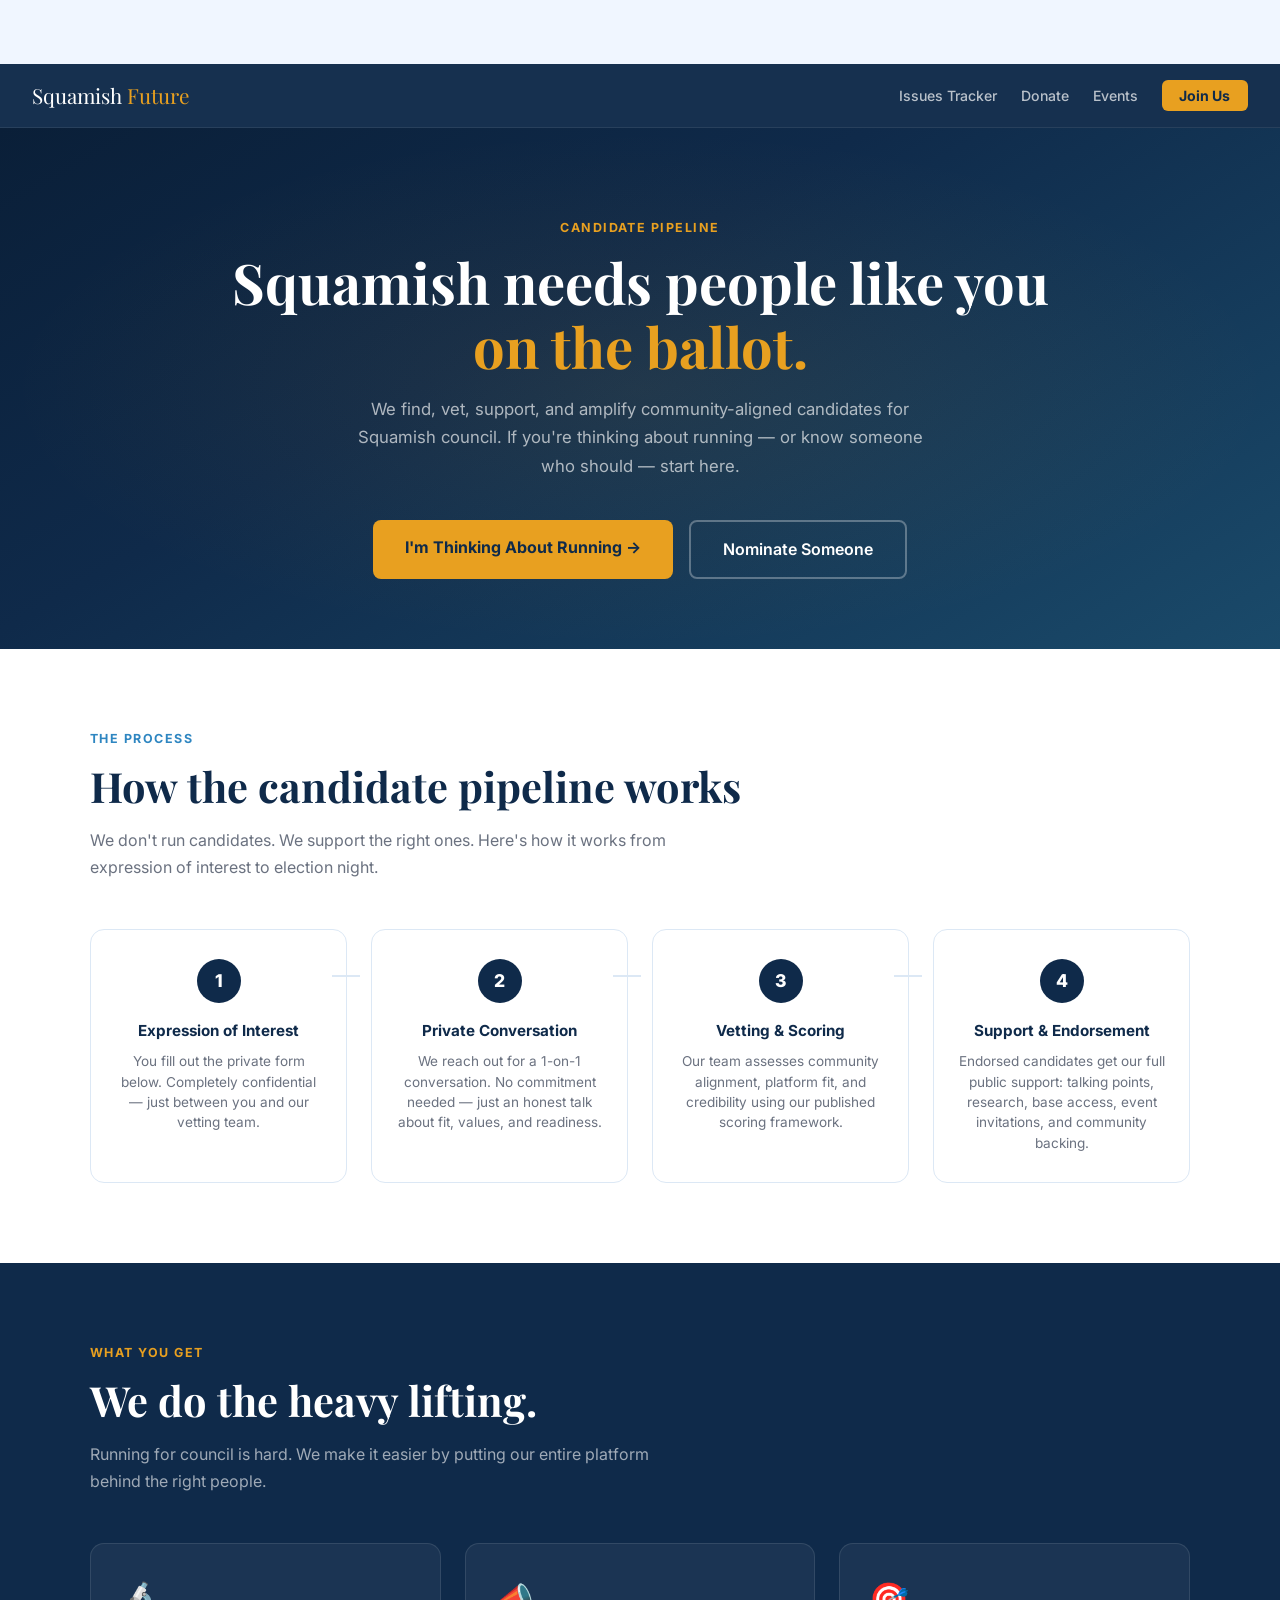
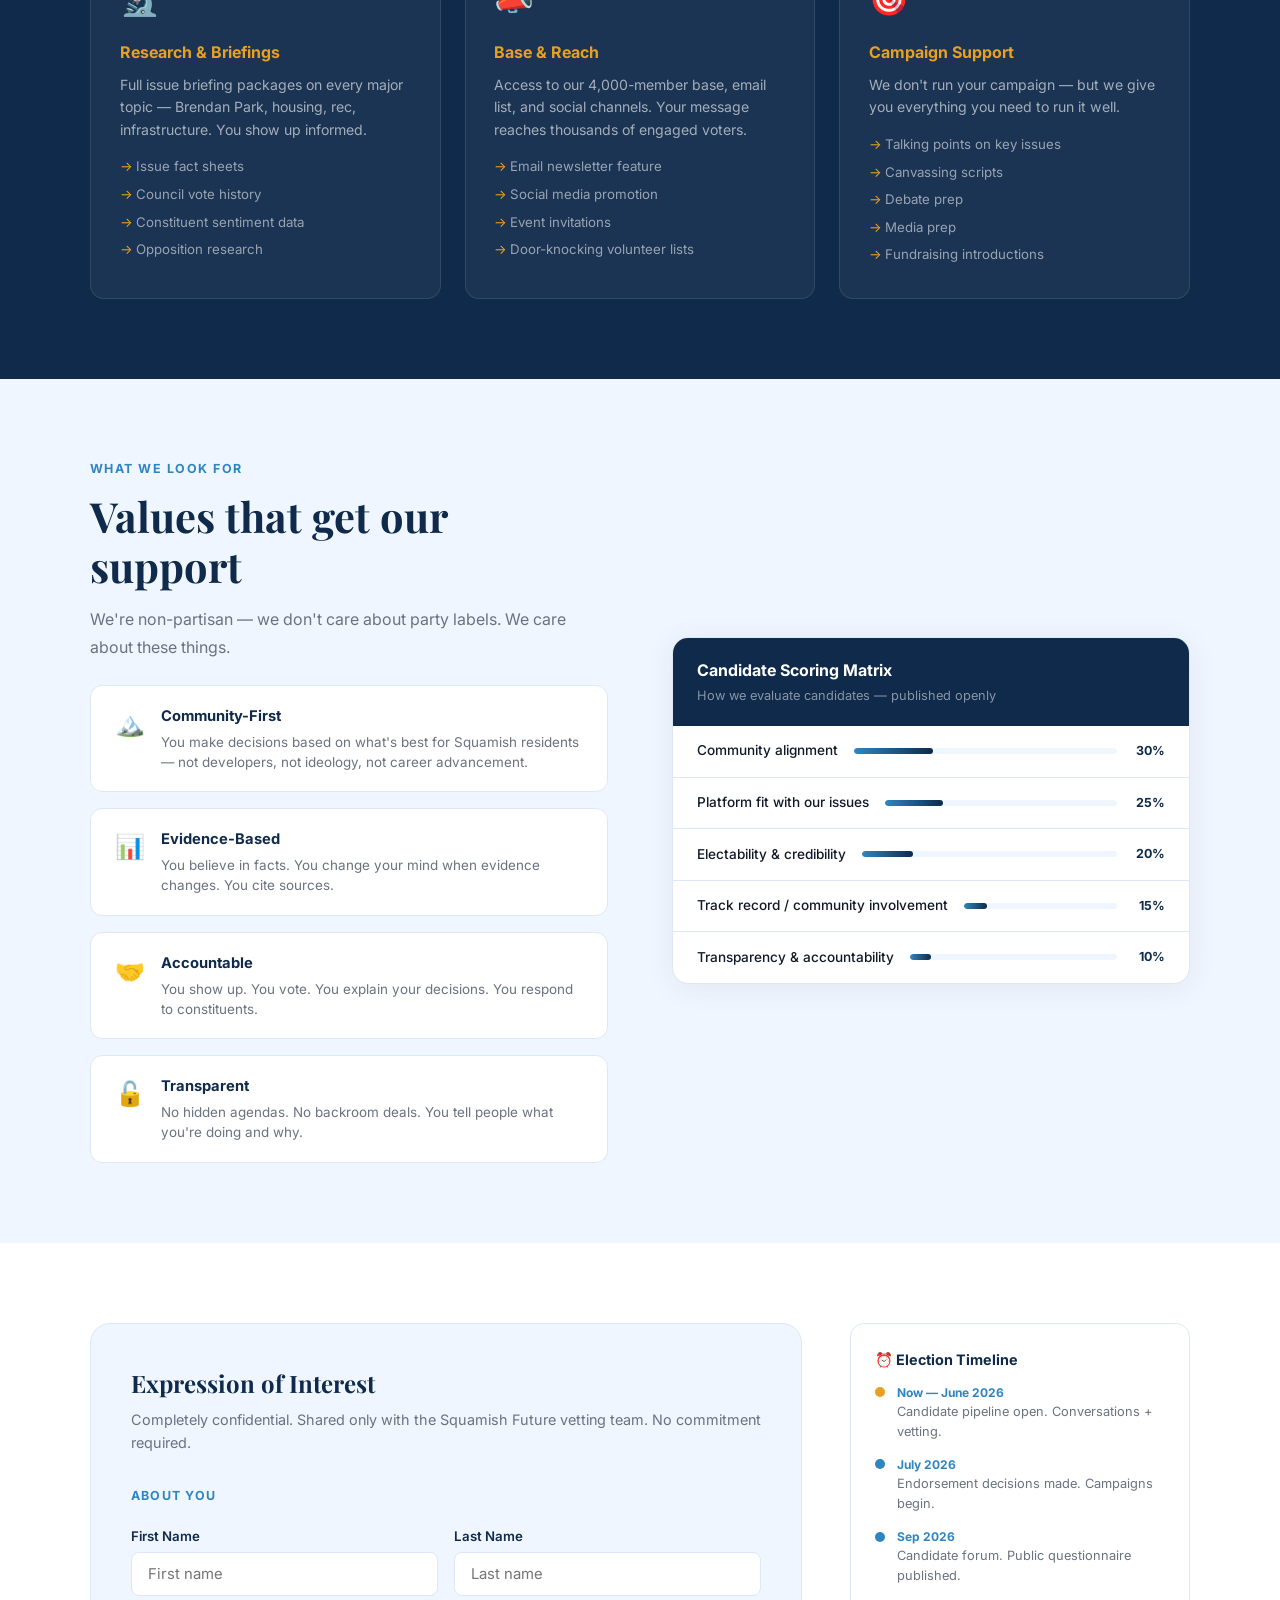
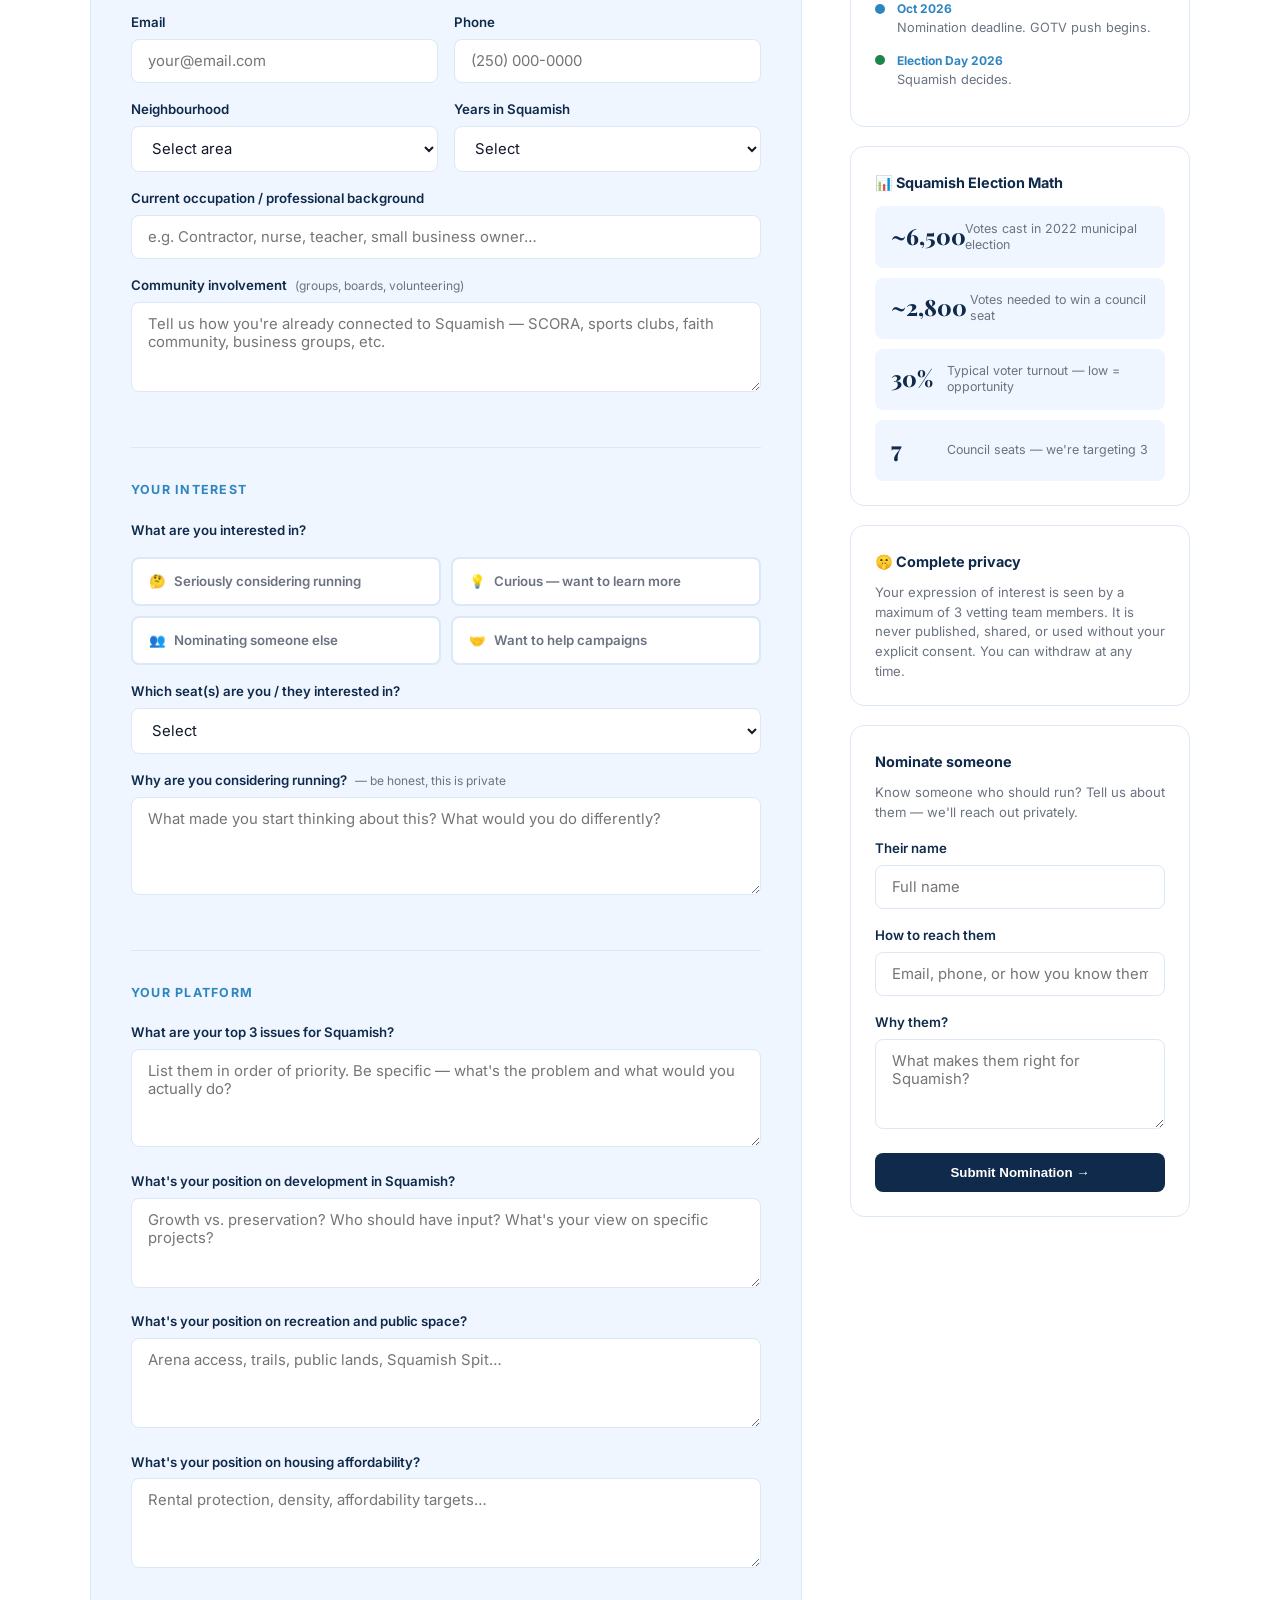
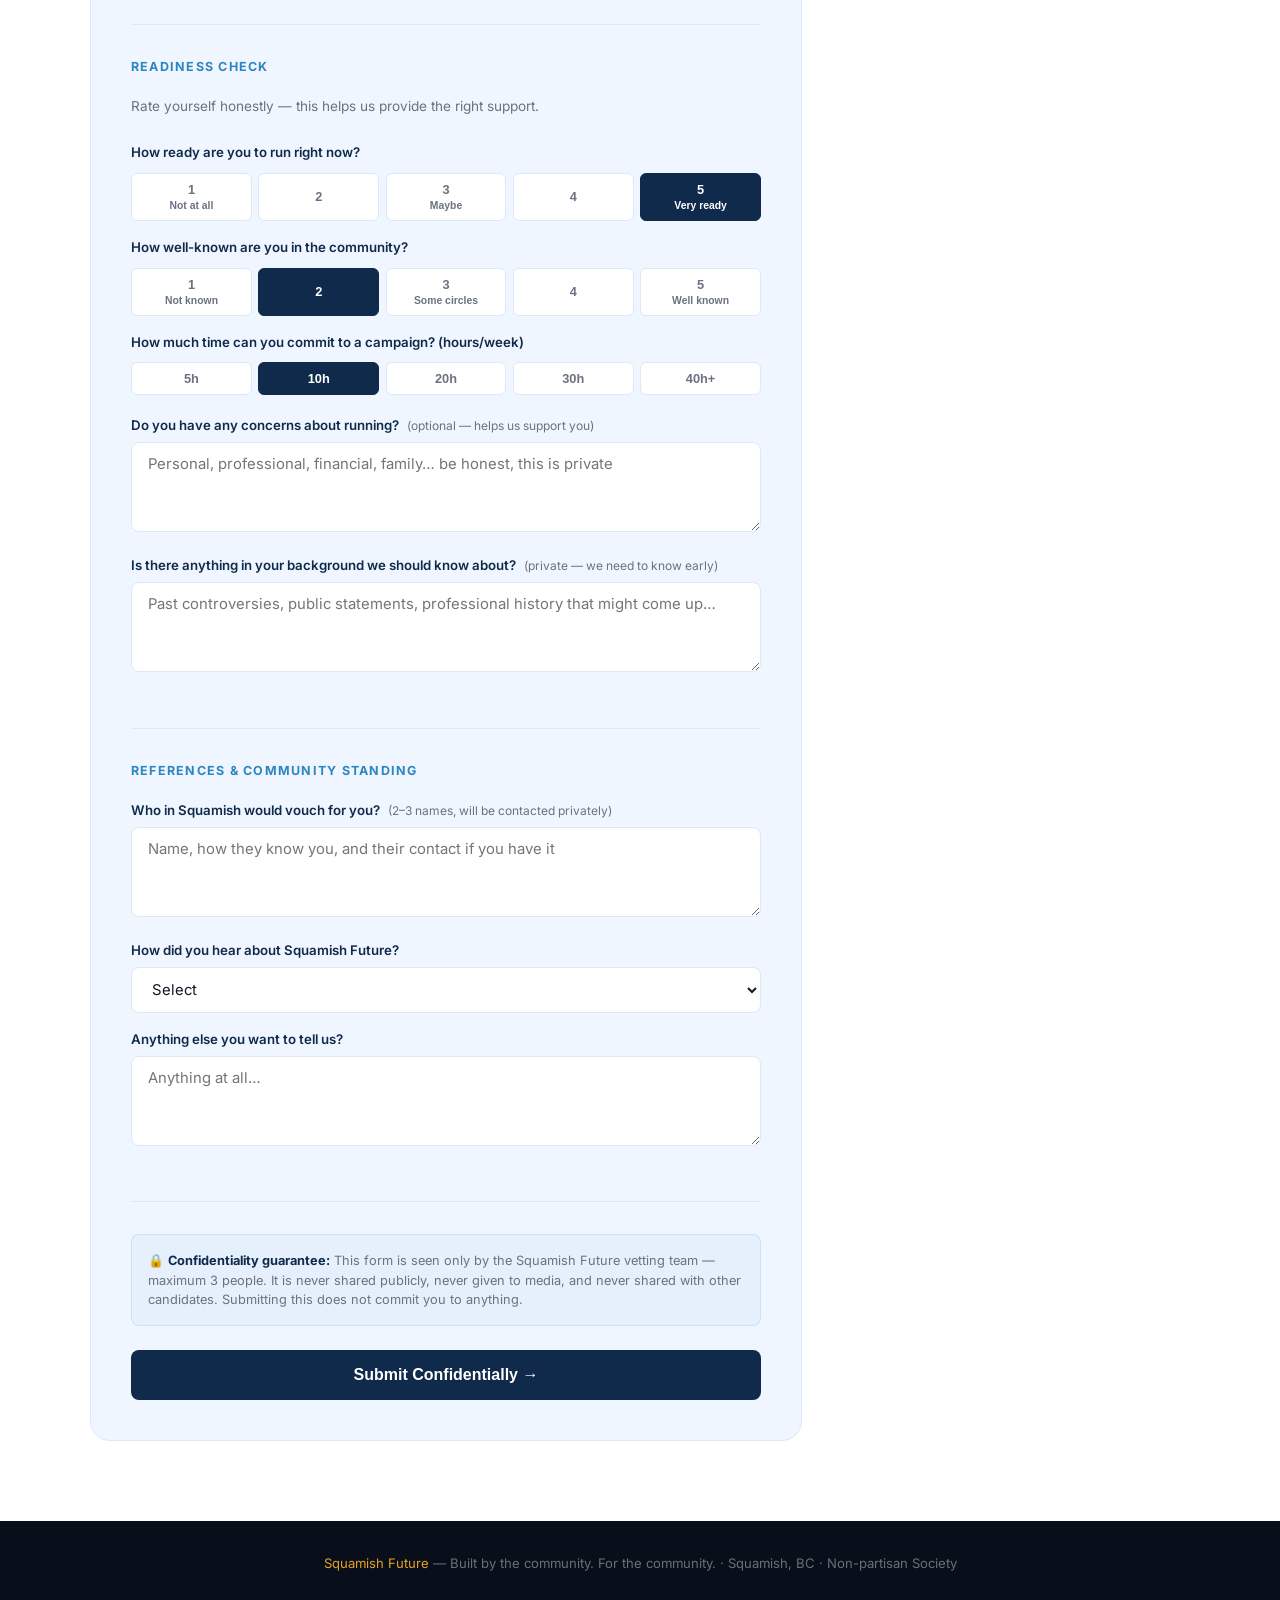
==== candidate.html @ d2bfe94b "Initial commit — Squamish Future prototype website" ====
<!DOCTYPE html>
<html lang="en">
<head>
  <meta charset="UTF-8" />
  <meta name="viewport" content="width=device-width, initial-scale=1.0" />
  <title>Run for Council — Squamish Future</title>
  <meta name="description" content="Thinking about running for Squamish council? Squamish Future vets, supports, and amplifies community-aligned candidates." />
  <link rel="preconnect" href="https://fonts.googleapis.com" />
  <link href="https://fonts.googleapis.com/css2?family=Inter:wght@300;400;500;600;700;800&family=Playfair+Display:wght@700;900&display=swap" rel="stylesheet" />
  <style>
    *, *::before, *::after { box-sizing: border-box; margin: 0; padding: 0; }
    :root {
      --navy: #0f2a4a; --blue: #1a5276; --sky: #2e86c1; --gold: #e8a020;
      --green: #1e8449; --light: #f0f6ff; --white: #ffffff;
      --grey: #6b7280; --dark: #111827; --border: #dce8f5; --purple: #6c3483;
    }
    html { scroll-behavior: smooth; }
    body { font-family: 'Inter', sans-serif; color: var(--dark); background: var(--light); line-height: 1.6; }

    nav {
      background: rgba(15,42,74,0.97); padding: 0 2rem;
      display: flex; align-items: center; justify-content: space-between; height: 64px;
      position: sticky; top: 0; z-index: 100;
      border-bottom: 1px solid rgba(255,255,255,0.08);
    }
    .nav-logo { font-family: 'Playfair Display', serif; font-size: 1.3rem; color: var(--white); text-decoration: none; }
    .nav-logo span { color: var(--gold); }
    .nav-links { display: flex; gap: 1.5rem; list-style: none; align-items: center; }
    .nav-links a { color: rgba(255,255,255,0.7); text-decoration: none; font-size: 0.88rem; font-weight: 500; transition: color 0.2s; }
    .nav-links a:hover { color: var(--gold); }
    .nav-cta { background: #e8a020; color: #0f2a4a !important; padding: 0.45rem 1.1rem; border-radius: 6px; font-weight: 700 !important; }

    /* HERO */
    .page-hero {
      background: linear-gradient(150deg, #0a1f38 0%, var(--navy) 40%, #1a4a6a 100%);
      padding: 90px 2rem 70px; text-align: center; position: relative; overflow: hidden;
    }
    .page-hero::before {
      content: ''; position: absolute; inset: 0;
      background: radial-gradient(ellipse at center, rgba(232,160,32,0.08) 0%, transparent 70%);
    }
    .page-hero .label { font-size: 0.78rem; font-weight: 700; letter-spacing: 0.12em; text-transform: uppercase; color: var(--gold); margin-bottom: 0.75rem; display: block; position: relative; z-index: 1; }
    .page-hero h1 { font-family: 'Playfair Display', serif; font-size: clamp(2.2rem, 5vw, 3.5rem); color: white; margin-bottom: 1rem; line-height: 1.15; position: relative; z-index: 1; }
    .page-hero h1 span { color: var(--gold); }
    .page-hero p { color: rgba(255,255,255,0.65); font-size: 1.05rem; max-width: 600px; margin: 0 auto 2.5rem; line-height: 1.7; position: relative; z-index: 1; }
    .hero-btns { display: flex; gap: 1rem; justify-content: center; flex-wrap: wrap; position: relative; z-index: 1; }
    .btn-gold { background: var(--gold); color: var(--navy); text-decoration: none; padding: 0.9rem 2rem; border-radius: 8px; font-weight: 700; font-size: 1rem; transition: all 0.2s; display: inline-block; border: none; cursor: pointer; }
    .btn-gold:hover { background: #f0b030; transform: translateY(-1px); box-shadow: 0 4px 20px rgba(232,160,32,0.4); }
    .btn-outline { border: 2px solid rgba(255,255,255,0.3); color: white; text-decoration: none; padding: 0.9rem 2rem; border-radius: 8px; font-weight: 600; font-size: 1rem; transition: all 0.2s; display: inline-block; }
    .btn-outline:hover { border-color: white; background: rgba(255,255,255,0.08); }

    /* HOW IT WORKS */
    .section { padding: 80px 2rem; }
    .container { max-width: 1100px; margin: 0 auto; }
    .section-label { font-size: 0.78rem; font-weight: 700; letter-spacing: 0.12em; text-transform: uppercase; color: var(--sky); margin-bottom: 0.75rem; display: block; }
    .section-title { font-family: 'Playfair Display', serif; font-size: clamp(1.8rem, 3.5vw, 2.6rem); color: var(--navy); line-height: 1.2; margin-bottom: 1rem; }
    .section-sub { font-size: 1rem; color: var(--grey); max-width: 580px; line-height: 1.7; }

    .steps-grid { display: grid; grid-template-columns: repeat(4, 1fr); gap: 1.5rem; margin-top: 3rem; }
    .step-card {
      background: var(--white); border: 1px solid var(--border); border-radius: 14px;
      padding: 1.8rem 1.5rem; position: relative; text-align: center;
    }
    .step-num {
      width: 44px; height: 44px; border-radius: 50%;
      background: var(--navy); color: white;
      font-size: 1.1rem; font-weight: 800;
      display: flex; align-items: center; justify-content: center;
      margin: 0 auto 1rem;
    }
    .step-card h3 { font-size: 0.95rem; font-weight: 700; color: var(--navy); margin-bottom: 0.5rem; }
    .step-card p { font-size: 0.85rem; color: var(--grey); line-height: 1.5; }
    .step-connector {
      position: absolute; top: 2.8rem; right: -0.9rem;
      width: 1.8rem; height: 2px; background: var(--border); z-index: 1;
    }
    .step-card:last-child .step-connector { display: none; }

    /* WHAT WE OFFER */
    .offer-section { background: var(--navy); }
    .offer-section .section-label { color: var(--gold); }
    .offer-section .section-title { color: white; }
    .offer-grid { display: grid; grid-template-columns: repeat(3, 1fr); gap: 1.5rem; margin-top: 3rem; }
    .offer-card {
      background: rgba(255,255,255,0.05); border: 1px solid rgba(255,255,255,0.1);
      border-radius: 14px; padding: 1.8rem;
    }
    .offer-icon { font-size: 2rem; margin-bottom: 1rem; display: block; }
    .offer-card h3 { color: var(--gold); font-size: 1rem; font-weight: 700; margin-bottom: 0.5rem; }
    .offer-card p { color: rgba(255,255,255,0.6); font-size: 0.88rem; line-height: 1.6; }
    .offer-list { list-style: none; margin-top: 0.75rem; }
    .offer-list li { font-size: 0.83rem; color: rgba(255,255,255,0.55); padding: 0.2rem 0; padding-left: 1rem; position: relative; }
    .offer-list li::before { content: '→'; position: absolute; left: 0; color: var(--gold); }

    /* VALUES */
    .values-section { background: var(--light); }
    .values-grid { display: grid; grid-template-columns: 1fr 1fr; gap: 4rem; align-items: center; }
    .value-list { display: flex; flex-direction: column; gap: 1rem; margin-top: 1.5rem; }
    .value-row {
      display: flex; gap: 1rem; align-items: flex-start;
      background: var(--white); padding: 1.2rem 1.5rem; border-radius: 12px;
      border: 1px solid var(--border);
    }
    .value-icon { font-size: 1.5rem; flex-shrink: 0; }
    .value-row h4 { font-size: 0.92rem; font-weight: 700; color: var(--navy); margin-bottom: 0.2rem; }
    .value-row p { font-size: 0.84rem; color: var(--grey); line-height: 1.5; }
    .scoring-card {
      background: var(--white); border: 1px solid var(--border); border-radius: 16px; overflow: hidden;
      box-shadow: 0 4px 30px rgba(15,42,74,0.07);
    }
    .scoring-header { background: var(--navy); padding: 1.2rem 1.5rem; }
    .scoring-header h3 { color: white; font-size: 1rem; font-weight: 700; }
    .scoring-header p { color: rgba(255,255,255,0.5); font-size: 0.8rem; margin-top: 0.2rem; }
    .scoring-row { padding: 0.9rem 1.5rem; border-bottom: 1px solid var(--border); display: flex; align-items: center; justify-content: space-between; }
    .scoring-row:last-child { border-bottom: none; }
    .scoring-label { font-size: 0.85rem; color: var(--dark); font-weight: 500; }
    .scoring-bar-wrap { flex: 1; margin: 0 1rem; height: 6px; background: var(--light); border-radius: 100px; overflow: hidden; }
    .scoring-bar { height: 100%; border-radius: 100px; background: linear-gradient(90deg, var(--sky), var(--navy)); }
    .scoring-pct { font-size: 0.78rem; font-weight: 700; color: var(--navy); min-width: 32px; text-align: right; }

    /* THE FORM */
    .form-section-wrap { background: var(--white); }
    .form-layout { display: grid; grid-template-columns: 1fr 340px; gap: 3rem; align-items: start; }

    .candidate-form { background: var(--light); border: 1px solid var(--border); border-radius: 20px; padding: 2.5rem; }
    .candidate-form h2 { font-family: 'Playfair Display', serif; font-size: 1.5rem; color: var(--navy); margin-bottom: 0.4rem; }
    .candidate-form > p { color: var(--grey); font-size: 0.9rem; margin-bottom: 2rem; }

    .form-block { margin-bottom: 2rem; padding-bottom: 2rem; border-bottom: 1px solid var(--border); }
    .form-block:last-of-type { border-bottom: none; }
    .form-block-title { font-size: 0.78rem; font-weight: 700; letter-spacing: 0.1em; text-transform: uppercase; color: var(--sky); margin-bottom: 1.2rem; }

    .field { margin-bottom: 1rem; }
    .field label { display: block; font-size: 0.83rem; font-weight: 600; color: var(--navy); margin-bottom: 0.35rem; }
    .field .hint { font-size: 0.75rem; color: var(--grey); font-weight: 400; margin-left: 0.3rem; }
    .field input, .field select, .field textarea {
      width: 100%; padding: 0.75rem 1rem;
      border: 1.5px solid var(--border); border-radius: 8px;
      font-size: 0.93rem; font-family: 'Inter', sans-serif;
      color: var(--dark); background: var(--white); outline: none;
      transition: border-color 0.2s, box-shadow 0.2s;
    }
    .field input:focus, .field select:focus, .field textarea:focus {
      border-color: var(--sky); box-shadow: 0 0 0 3px rgba(46,134,193,0.1);
    }
    .field textarea { resize: vertical; min-height: 90px; }
    .field-row { display: grid; grid-template-columns: 1fr 1fr; gap: 1rem; }

    .interest-grid { display: grid; grid-template-columns: 1fr 1fr; gap: 0.6rem; margin-bottom: 1rem; }
    .int-opt { display: none; }
    .int-label {
      padding: 0.75rem 1rem; border: 2px solid var(--border); border-radius: 8px;
      cursor: pointer; font-size: 0.83rem; font-weight: 600; color: var(--grey);
      display: flex; align-items: center; gap: 0.5rem; transition: all 0.2s;
      background: var(--white);
    }
    .int-opt:checked + .int-label { border-color: var(--sky); background: rgba(46,134,193,0.07); color: var(--navy); }

    .scale-group { margin-bottom: 1rem; }
    .scale-group label { display: block; font-size: 0.83rem; font-weight: 600; color: var(--navy); margin-bottom: 0.6rem; }
    .scale-opts { display: flex; gap: 0.4rem; }
    .scale-btn {
      flex: 1; padding: 0.5rem 0; border: 1.5px solid var(--border); border-radius: 6px;
      background: var(--white); font-size: 0.8rem; font-weight: 600; color: var(--grey);
      cursor: pointer; transition: all 0.2s; text-align: center;
    }
    .scale-btn:hover { border-color: var(--sky); }
    .scale-btn.sel { background: var(--navy); border-color: var(--navy); color: white; }

    .privacy-box {
      padding: 1rem; background: rgba(46,134,193,0.05); border: 1px solid rgba(46,134,193,0.15);
      border-radius: 8px; font-size: 0.8rem; color: var(--grey); line-height: 1.5; margin-bottom: 1.5rem;
    }
    .privacy-box strong { color: var(--navy); }

    .submit-btn {
      width: 100%; background: var(--navy); color: white; border: none;
      padding: 1rem; border-radius: 8px; font-size: 1rem; font-weight: 700;
      cursor: pointer; transition: all 0.2s;
    }
    .submit-btn:hover { background: var(--blue); transform: translateY(-1px); }

    /* SIDEBAR */
    .candidate-sidebar { position: sticky; top: 80px; }
    .sidebar-card { background: var(--white); border: 1px solid var(--border); border-radius: 14px; padding: 1.5rem; margin-bottom: 1.2rem; }
    .sidebar-card h4 { font-size: 0.9rem; font-weight: 700; color: var(--navy); margin-bottom: 0.6rem; }
    .sidebar-card p { font-size: 0.82rem; color: var(--grey); line-height: 1.5; }
    .timeline-item { display: flex; gap: 0.75rem; margin-bottom: 0.75rem; }
    .timeline-dot { width: 10px; height: 10px; border-radius: 50%; background: var(--sky); flex-shrink: 0; margin-top: 0.3rem; }
    .timeline-item .tdate { font-size: 0.75rem; font-weight: 700; color: var(--sky); }
    .timeline-item .tdesc { font-size: 0.8rem; color: var(--grey); }
    .stat-cards { display: flex; flex-direction: column; gap: 0.6rem; }
    .stat-card { padding: 0.8rem 1rem; background: var(--light); border-radius: 8px; display: flex; align-items: center; gap: 0.75rem; }
    .stat-card .sn { font-size: 1.4rem; font-weight: 800; color: var(--navy); min-width: 44px; font-family: 'Playfair Display', serif; }
    .stat-card .sd { font-size: 0.78rem; color: var(--grey); line-height: 1.3; }

    /* SUCCESS */
    .success-overlay { display: none; position: fixed; inset: 0; background: rgba(15,42,74,0.85); z-index: 999; align-items: center; justify-content: center; }
    .success-overlay.active { display: flex; }
    .success-modal { background: white; border-radius: 20px; padding: 3rem; text-align: center; max-width: 460px; margin: 1rem; box-shadow: 0 20px 60px rgba(0,0,0,0.3); }
    .success-modal .icon { font-size: 3.5rem; display: block; margin-bottom: 1rem; }
    .success-modal h2 { font-family: 'Playfair Display', serif; font-size: 1.8rem; color: var(--navy); margin-bottom: 0.75rem; }
    .success-modal p { color: var(--grey); line-height: 1.7; margin-bottom: 1.5rem; }
    .success-modal a { background: var(--gold); color: var(--navy); text-decoration: none; padding: 0.8rem 2rem; border-radius: 8px; font-weight: 700; display: inline-block; }

    footer { background: #080f1a; color: rgba(255,255,255,0.4); padding: 2rem; text-align: center; font-size: 0.82rem; }
    footer a { color: var(--gold); text-decoration: none; }

    @media (max-width: 900px) {
      .form-layout { grid-template-columns: 1fr; }
      .candidate-sidebar { position: static; }
      .steps-grid { grid-template-columns: 1fr 1fr; }
      .offer-grid { grid-template-columns: 1fr 1fr; }
      .values-grid { grid-template-columns: 1fr; }
    }
    @media (max-width: 600px) {
      .steps-grid, .offer-grid { grid-template-columns: 1fr; }
      .interest-grid { grid-template-columns: 1fr; }
      .field-row { grid-template-columns: 1fr; }
      .nav-links li:not(:last-child) { display: none; }
      .step-connector { display: none; }
    }
  </style>
</head>
<body>

<nav>
  <a href="index.html" class="nav-logo">Squamish <span>Future</span></a>
  <ul class="nav-links">
    <li><a href="tracker.html">Issues Tracker</a></li>
    <li><a href="donate.html">Donate</a></li>
    <li><a href="index.html#events">Events</a></li>
    <li><a href="index.html#join" class="nav-cta">Join Us</a></li>
  </ul>
</nav>

<!-- HERO -->
<div class="page-hero">
  <span class="label">Candidate Pipeline</span>
  <h1>Squamish needs people like you<br><span>on the ballot.</span></h1>
  <p>We find, vet, support, and amplify community-aligned candidates for Squamish council. If you're thinking about running — or know someone who should — start here.</p>
  <div class="hero-btns">
    <a href="#apply" class="btn-gold">I'm Thinking About Running →</a>
    <a href="#nominate" class="btn-outline">Nominate Someone</a>
  </div>
</div>

<!-- HOW IT WORKS -->
<section class="section" style="background: var(--white);">
  <div class="container">
    <span class="section-label">The Process</span>
    <h2 class="section-title">How the candidate pipeline works</h2>
    <p class="section-sub">We don't run candidates. We support the right ones. Here's how it works from expression of interest to election night.</p>
    <div class="steps-grid">
      <div class="step-card">
        <div class="step-connector"></div>
        <div class="step-num">1</div>
        <h3>Expression of Interest</h3>
        <p>You fill out the private form below. Completely confidential — just between you and our vetting team.</p>
      </div>
      <div class="step-card">
        <div class="step-connector"></div>
        <div class="step-num">2</div>
        <h3>Private Conversation</h3>
        <p>We reach out for a 1-on-1 conversation. No commitment needed — just an honest talk about fit, values, and readiness.</p>
      </div>
      <div class="step-card">
        <div class="step-connector"></div>
        <div class="step-num">3</div>
        <h3>Vetting & Scoring</h3>
        <p>Our team assesses community alignment, platform fit, and credibility using our published scoring framework.</p>
      </div>
      <div class="step-card">
        <div class="step-num">4</div>
        <h3>Support & Endorsement</h3>
        <p>Endorsed candidates get our full public support: talking points, research, base access, event invitations, and community backing.</p>
      </div>
    </div>
  </div>
</section>

<!-- WHAT WE OFFER -->
<section class="section offer-section">
  <div class="container">
    <span class="section-label">What You Get</span>
    <h2 class="section-title">We do the heavy lifting.</h2>
    <p class="section-sub" style="color:rgba(255,255,255,0.6)">Running for council is hard. We make it easier by putting our entire platform behind the right people.</p>
    <div class="offer-grid">
      <div class="offer-card">
        <span class="offer-icon">🔬</span>
        <h3>Research & Briefings</h3>
        <p>Full issue briefing packages on every major topic — Brendan Park, housing, rec, infrastructure. You show up informed.</p>
        <ul class="offer-list">
          <li>Issue fact sheets</li>
          <li>Council vote history</li>
          <li>Constituent sentiment data</li>
          <li>Opposition research</li>
        </ul>
      </div>
      <div class="offer-card">
        <span class="offer-icon">📣</span>
        <h3>Base & Reach</h3>
        <p>Access to our 4,000-member base, email list, and social channels. Your message reaches thousands of engaged voters.</p>
        <ul class="offer-list">
          <li>Email newsletter feature</li>
          <li>Social media promotion</li>
          <li>Event invitations</li>
          <li>Door-knocking volunteer lists</li>
        </ul>
      </div>
      <div class="offer-card">
        <span class="offer-icon">🎯</span>
        <h3>Campaign Support</h3>
        <p>We don't run your campaign — but we give you everything you need to run it well.</p>
        <ul class="offer-list">
          <li>Talking points on key issues</li>
          <li>Canvassing scripts</li>
          <li>Debate prep</li>
          <li>Media prep</li>
          <li>Fundraising introductions</li>
        </ul>
      </div>
    </div>
  </div>
</section>

<!-- VALUES & SCORING -->
<section class="section values-section">
  <div class="container">
    <div class="values-grid">
      <div>
        <span class="section-label">What We Look For</span>
        <h2 class="section-title">Values that get our support</h2>
        <p class="section-sub">We're non-partisan — we don't care about party labels. We care about these things.</p>
        <div class="value-list">
          <div class="value-row">
            <span class="value-icon">🏔️</span>
            <div>
              <h4>Community-First</h4>
              <p>You make decisions based on what's best for Squamish residents — not developers, not ideology, not career advancement.</p>
            </div>
          </div>
          <div class="value-row">
            <span class="value-icon">📊</span>
            <div>
              <h4>Evidence-Based</h4>
              <p>You believe in facts. You change your mind when evidence changes. You cite sources.</p>
            </div>
          </div>
          <div class="value-row">
            <span class="value-icon">🤝</span>
            <div>
              <h4>Accountable</h4>
              <p>You show up. You vote. You explain your decisions. You respond to constituents.</p>
            </div>
          </div>
          <div class="value-row">
            <span class="value-icon">🔓</span>
            <div>
              <h4>Transparent</h4>
              <p>No hidden agendas. No backroom deals. You tell people what you're doing and why.</p>
            </div>
          </div>
        </div>
      </div>
      <div>
        <div class="scoring-card">
          <div class="scoring-header">
            <h3>Candidate Scoring Matrix</h3>
            <p>How we evaluate candidates — published openly</p>
          </div>
          <div class="scoring-row">
            <span class="scoring-label">Community alignment</span>
            <div class="scoring-bar-wrap"><div class="scoring-bar" style="width:30%"></div></div>
            <span class="scoring-pct">30%</span>
          </div>
          <div class="scoring-row">
            <span class="scoring-label">Platform fit with our issues</span>
            <div class="scoring-bar-wrap"><div class="scoring-bar" style="width:25%"></div></div>
            <span class="scoring-pct">25%</span>
          </div>
          <div class="scoring-row">
            <span class="scoring-label">Electability & credibility</span>
            <div class="scoring-bar-wrap"><div class="scoring-bar" style="width:20%"></div></div>
            <span class="scoring-pct">20%</span>
          </div>
          <div class="scoring-row">
            <span class="scoring-label">Track record / community involvement</span>
            <div class="scoring-bar-wrap"><div class="scoring-bar" style="width:15%"></div></div>
            <span class="scoring-pct">15%</span>
          </div>
          <div class="scoring-row">
            <span class="scoring-label">Transparency & accountability</span>
            <div class="scoring-bar-wrap"><div class="scoring-bar" style="width:10%"></div></div>
            <span class="scoring-pct">10%</span>
          </div>
        </div>
      </div>
    </div>
  </div>
</section>

<!-- FORM -->
<section class="section form-section-wrap" id="apply">
  <div class="container">
    <div class="form-layout">
      <div>
        <div class="candidate-form">
          <h2>Expression of Interest</h2>
          <p>Completely confidential. Shared only with the Squamish Future vetting team. No commitment required.</p>

          <!-- SECTION 1: ABOUT YOU -->
          <div class="form-block">
            <div class="form-block-title">About You</div>
            <div class="field-row">
              <div class="field">
                <label>First Name</label>
                <input type="text" placeholder="First name" />
              </div>
              <div class="field">
                <label>Last Name</label>
                <input type="text" placeholder="Last name" />
              </div>
            </div>
            <div class="field-row">
              <div class="field">
                <label>Email</label>
                <input type="email" placeholder="your@email.com" />
              </div>
              <div class="field">
                <label>Phone</label>
                <input type="tel" placeholder="(250) 000-0000" />
              </div>
            </div>
            <div class="field-row">
              <div class="field">
                <label>Neighbourhood</label>
                <select>
                  <option value="">Select area</option>
                  <option>Downtown Squamish</option>
                  <option>Garibaldi Highlands</option>
                  <option>Brackendale</option>
                  <option>Valleycliffe</option>
                  <option>Dentville</option>
                  <option>Other</option>
                </select>
              </div>
              <div class="field">
                <label>Years in Squamish</label>
                <select>
                  <option value="">Select</option>
                  <option>1–3 years</option>
                  <option>3–10 years</option>
                  <option>10–20 years</option>
                  <option>20+ years</option>
                </select>
              </div>
            </div>
            <div class="field">
              <label>Current occupation / professional background</label>
              <input type="text" placeholder="e.g. Contractor, nurse, teacher, small business owner…" />
            </div>
            <div class="field">
              <label>Community involvement <span class="hint">(groups, boards, volunteering)</span></label>
              <textarea placeholder="Tell us how you're already connected to Squamish — SCORA, sports clubs, faith community, business groups, etc." rows="3"></textarea>
            </div>
          </div>

          <!-- SECTION 2: INTEREST LEVEL -->
          <div class="form-block">
            <div class="form-block-title">Your Interest</div>
            <div class="field">
              <label>What are you interested in?</label>
            </div>
            <div class="interest-grid">
              <input type="radio" name="interest" id="int1" class="int-opt" />
              <label class="int-label" for="int1"><span>🤔</span> Seriously considering running</label>
              <input type="radio" name="interest" id="int2" class="int-opt" />
              <label class="int-label" for="int2"><span>💡</span> Curious — want to learn more</label>
              <input type="radio" name="interest" id="int3" class="int-opt" />
              <label class="int-label" for="int3"><span>👥</span> Nominating someone else</label>
              <input type="radio" name="interest" id="int4" class="int-opt" />
              <label class="int-label" for="int4"><span>🤝</span> Want to help campaigns</label>
            </div>
            <div class="field">
              <label>Which seat(s) are you / they interested in?</label>
              <select>
                <option value="">Select</option>
                <option>Squamish District Councillor</option>
                <option>Mayor of Squamish</option>
                <option>School Trustee</option>
                <option>Not sure yet</option>
              </select>
            </div>
            <div class="field">
              <label>Why are you considering running? <span class="hint">— be honest, this is private</span></label>
              <textarea placeholder="What made you start thinking about this? What would you do differently?" rows="4"></textarea>
            </div>
          </div>

          <!-- SECTION 3: TOP ISSUES -->
          <div class="form-block">
            <div class="form-block-title">Your Platform</div>
            <div class="field">
              <label>What are your top 3 issues for Squamish?</label>
              <textarea placeholder="List them in order of priority. Be specific — what's the problem and what would you actually do?" rows="4"></textarea>
            </div>
            <div class="field">
              <label>What's your position on development in Squamish?</label>
              <textarea placeholder="Growth vs. preservation? Who should have input? What's your view on specific projects?" rows="3"></textarea>
            </div>
            <div class="field">
              <label>What's your position on recreation and public space?</label>
              <textarea placeholder="Arena access, trails, public lands, Squamish Spit…" rows="3"></textarea>
            </div>
            <div class="field">
              <label>What's your position on housing affordability?</label>
              <textarea placeholder="Rental protection, density, affordability targets…" rows="3"></textarea>
            </div>
          </div>

          <!-- SECTION 4: READINESS -->
          <div class="form-block">
            <div class="form-block-title">Readiness Check</div>
            <p style="font-size:0.85rem; color:var(--grey); margin-bottom:1.5rem;">Rate yourself honestly — this helps us provide the right support.</p>

            <div class="scale-group">
              <label>How ready are you to run right now?</label>
              <div class="scale-opts">
                <button class="scale-btn" onclick="selectScale(this, 'ready')">1<br><span style="font-size:0.65rem">Not at all</span></button>
                <button class="scale-btn" onclick="selectScale(this, 'ready')">2</button>
                <button class="scale-btn" onclick="selectScale(this, 'ready')">3<br><span style="font-size:0.65rem">Maybe</span></button>
                <button class="scale-btn" onclick="selectScale(this, 'ready')">4</button>
                <button class="scale-btn sel" onclick="selectScale(this, 'ready')">5<br><span style="font-size:0.65rem">Very ready</span></button>
              </div>
            </div>

            <div class="scale-group">
              <label>How well-known are you in the community?</label>
              <div class="scale-opts">
                <button class="scale-btn" onclick="selectScale(this, 'known')">1<br><span style="font-size:0.65rem">Not known</span></button>
                <button class="scale-btn sel" onclick="selectScale(this, 'known')">2</button>
                <button class="scale-btn" onclick="selectScale(this, 'known')">3<br><span style="font-size:0.65rem">Some circles</span></button>
                <button class="scale-btn" onclick="selectScale(this, 'known')">4</button>
                <button class="scale-btn" onclick="selectScale(this, 'known')">5<br><span style="font-size:0.65rem">Well known</span></button>
              </div>
            </div>

            <div class="scale-group">
              <label>How much time can you commit to a campaign? (hours/week)</label>
              <div class="scale-opts">
                <button class="scale-btn" onclick="selectScale(this, 'time')">5h</button>
                <button class="scale-btn sel" onclick="selectScale(this, 'time')">10h</button>
                <button class="scale-btn" onclick="selectScale(this, 'time')">20h</button>
                <button class="scale-btn" onclick="selectScale(this, 'time')">30h</button>
                <button class="scale-btn" onclick="selectScale(this, 'time')">40h+</button>
              </div>
            </div>

            <div class="field" style="margin-top:1.2rem;">
              <label>Do you have any concerns about running? <span class="hint">(optional — helps us support you)</span></label>
              <textarea placeholder="Personal, professional, financial, family… be honest, this is private" rows="3"></textarea>
            </div>
            <div class="field">
              <label>Is there anything in your background we should know about? <span class="hint">(private — we need to know early)</span></label>
              <textarea placeholder="Past controversies, public statements, professional history that might come up…" rows="3"></textarea>
            </div>
          </div>

          <!-- SECTION 5: ENDORSEMENT -->
          <div class="form-block">
            <div class="form-block-title">References & Community Standing</div>
            <div class="field">
              <label>Who in Squamish would vouch for you? <span class="hint">(2–3 names, will be contacted privately)</span></label>
              <textarea placeholder="Name, how they know you, and their contact if you have it" rows="3"></textarea>
            </div>
            <div class="field">
              <label>How did you hear about Squamish Future?</label>
              <select>
                <option value="">Select</option>
                <option>Friend or contact</option>
                <option>Facebook</option>
                <option>Community event</option>
                <option>My Sea to Sky</option>
                <option>Google</option>
                <option>Other</option>
              </select>
            </div>
            <div class="field">
              <label>Anything else you want to tell us?</label>
              <textarea placeholder="Anything at all…" rows="3"></textarea>
            </div>
          </div>

          <div class="privacy-box">
            🔒 <strong>Confidentiality guarantee:</strong> This form is seen only by the Squamish Future vetting team — maximum 3 people. It is never shared publicly, never given to media, and never shared with other candidates. Submitting this does not commit you to anything.
          </div>

          <button class="submit-btn" onclick="submitCandidate()">Submit Confidentially →</button>
        </div>
      </div>

      <!-- SIDEBAR -->
      <div class="candidate-sidebar">
        <div class="sidebar-card">
          <h4>⏰ Election Timeline</h4>
          <div style="margin-top:0.75rem;">
            <div class="timeline-item">
              <div class="timeline-dot" style="background:var(--gold)"></div>
              <div><div class="tdate">Now — June 2026</div><div class="tdesc">Candidate pipeline open. Conversations + vetting.</div></div>
            </div>
            <div class="timeline-item">
              <div class="timeline-dot"></div>
              <div><div class="tdate">July 2026</div><div class="tdesc">Endorsement decisions made. Campaigns begin.</div></div>
            </div>
            <div class="timeline-item">
              <div class="timeline-dot"></div>
              <div><div class="tdate">Sep 2026</div><div class="tdesc">Candidate forum. Public questionnaire published.</div></div>
            </div>
            <div class="timeline-item">
              <div class="timeline-dot"></div>
              <div><div class="tdate">Oct 2026</div><div class="tdesc">Nomination deadline. GOTV push begins.</div></div>
            </div>
            <div class="timeline-item">
              <div class="timeline-dot" style="background:var(--green)"></div>
              <div><div class="tdate">Election Day 2026</div><div class="tdesc">Squamish decides.</div></div>
            </div>
          </div>
        </div>

        <div class="sidebar-card">
          <h4>📊 Squamish Election Math</h4>
          <div class="stat-cards" style="margin-top:0.75rem;">
            <div class="stat-card"><span class="sn">~6,500</span><span class="sd">Votes cast in 2022 municipal election</span></div>
            <div class="stat-card"><span class="sn">~2,800</span><span class="sd">Votes needed to win a council seat</span></div>
            <div class="stat-card"><span class="sn">30%</span><span class="sd">Typical voter turnout — low = opportunity</span></div>
            <div class="stat-card"><span class="sn">7</span><span class="sd">Council seats — we're targeting 3</span></div>
          </div>
        </div>

        <div class="sidebar-card">
          <h4>🤫 Complete privacy</h4>
          <p>Your expression of interest is seen by a maximum of 3 vetting team members. It is never published, shared, or used without your explicit consent. You can withdraw at any time.</p>
        </div>

        <div class="sidebar-card" id="nominate">
          <h4>Nominate someone</h4>
          <p style="margin-bottom:1rem;">Know someone who should run? Tell us about them — we'll reach out privately.</p>
          <div class="field">
            <label>Their name</label>
            <input type="text" placeholder="Full name" />
          </div>
          <div class="field">
            <label>How to reach them</label>
            <input type="text" placeholder="Email, phone, or how you know them" />
          </div>
          <div class="field">
            <label>Why them?</label>
            <textarea rows="3" placeholder="What makes them right for Squamish?"></textarea>
          </div>
          <button style="width:100%; background:var(--navy); color:white; border:none; padding:0.75rem; border-radius:8px; font-weight:700; cursor:pointer; transition:all 0.2s;" onmouseover="this.style.background='#1a5276'" onmouseout="this.style.background='var(--navy)'" onclick="alert('Nomination submitted. Thank you — we will reach out to them privately.')">Submit Nomination →</button>
        </div>
      </div>
    </div>
  </div>
</section>

<!-- SUCCESS MODAL -->
<div class="success-overlay" id="successOverlay">
  <div class="success-modal">
    <span class="icon">🎯</span>
    <h2>We'll be in touch.</h2>
    <p>Your expression of interest has been received by the Squamish Future vetting team. We'll reach out for a private conversation within 5 business days. Remember — submitting this commits you to nothing.</p>
    <a href="index.html">Back to Squamish Future →</a>
  </div>
</div>

<footer>
  <a href="index.html">Squamish Future</a> — Built by the community. For the community. · Squamish, BC · Non-partisan Society
</footer>

<script>
  function selectScale(btn, group) {
    btn.closest('.scale-opts').querySelectorAll('.scale-btn').forEach(b => b.classList.remove('sel'));
    btn.classList.add('sel');
  }

  function submitCandidate() {
    document.getElementById('successOverlay').classList.add('active');
    window.scrollTo({ top: 0, behavior: 'smooth' });
  }
</script>
<script src="nav.js"></script>
</body>
</html>
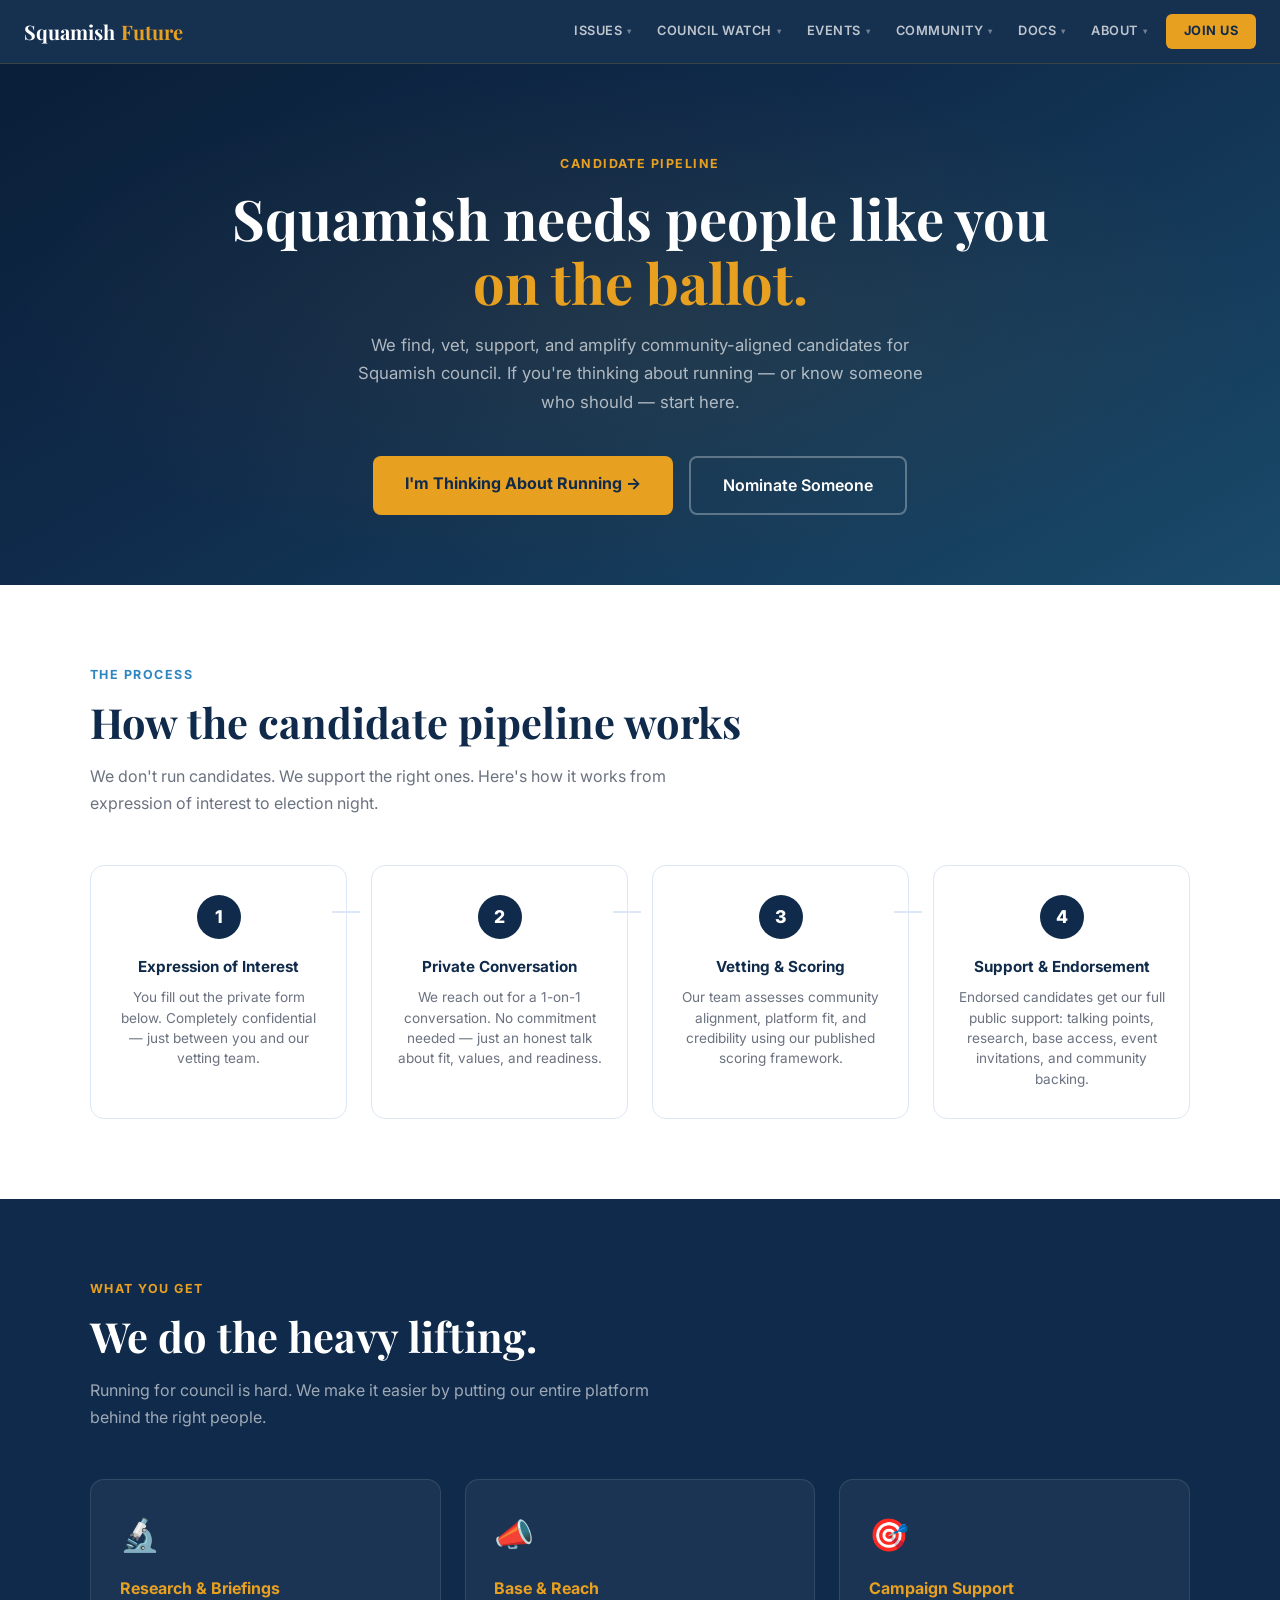
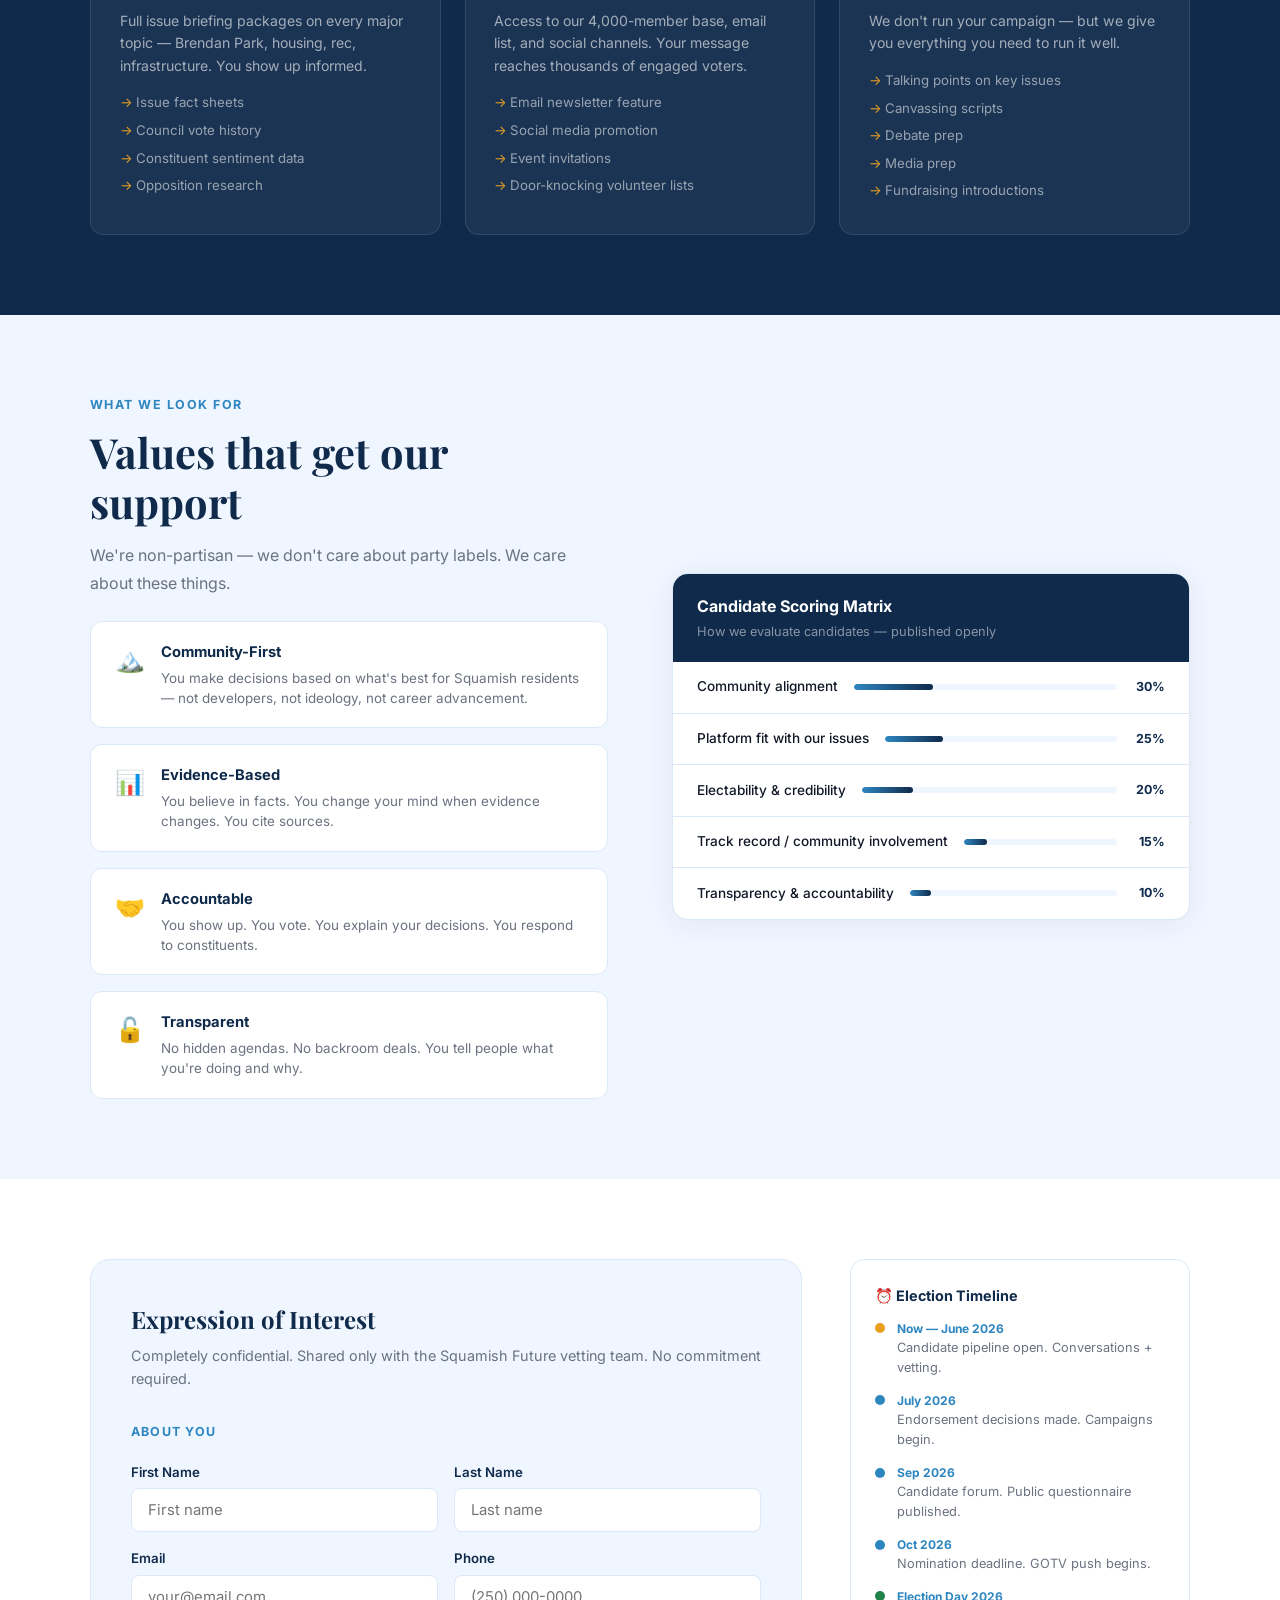
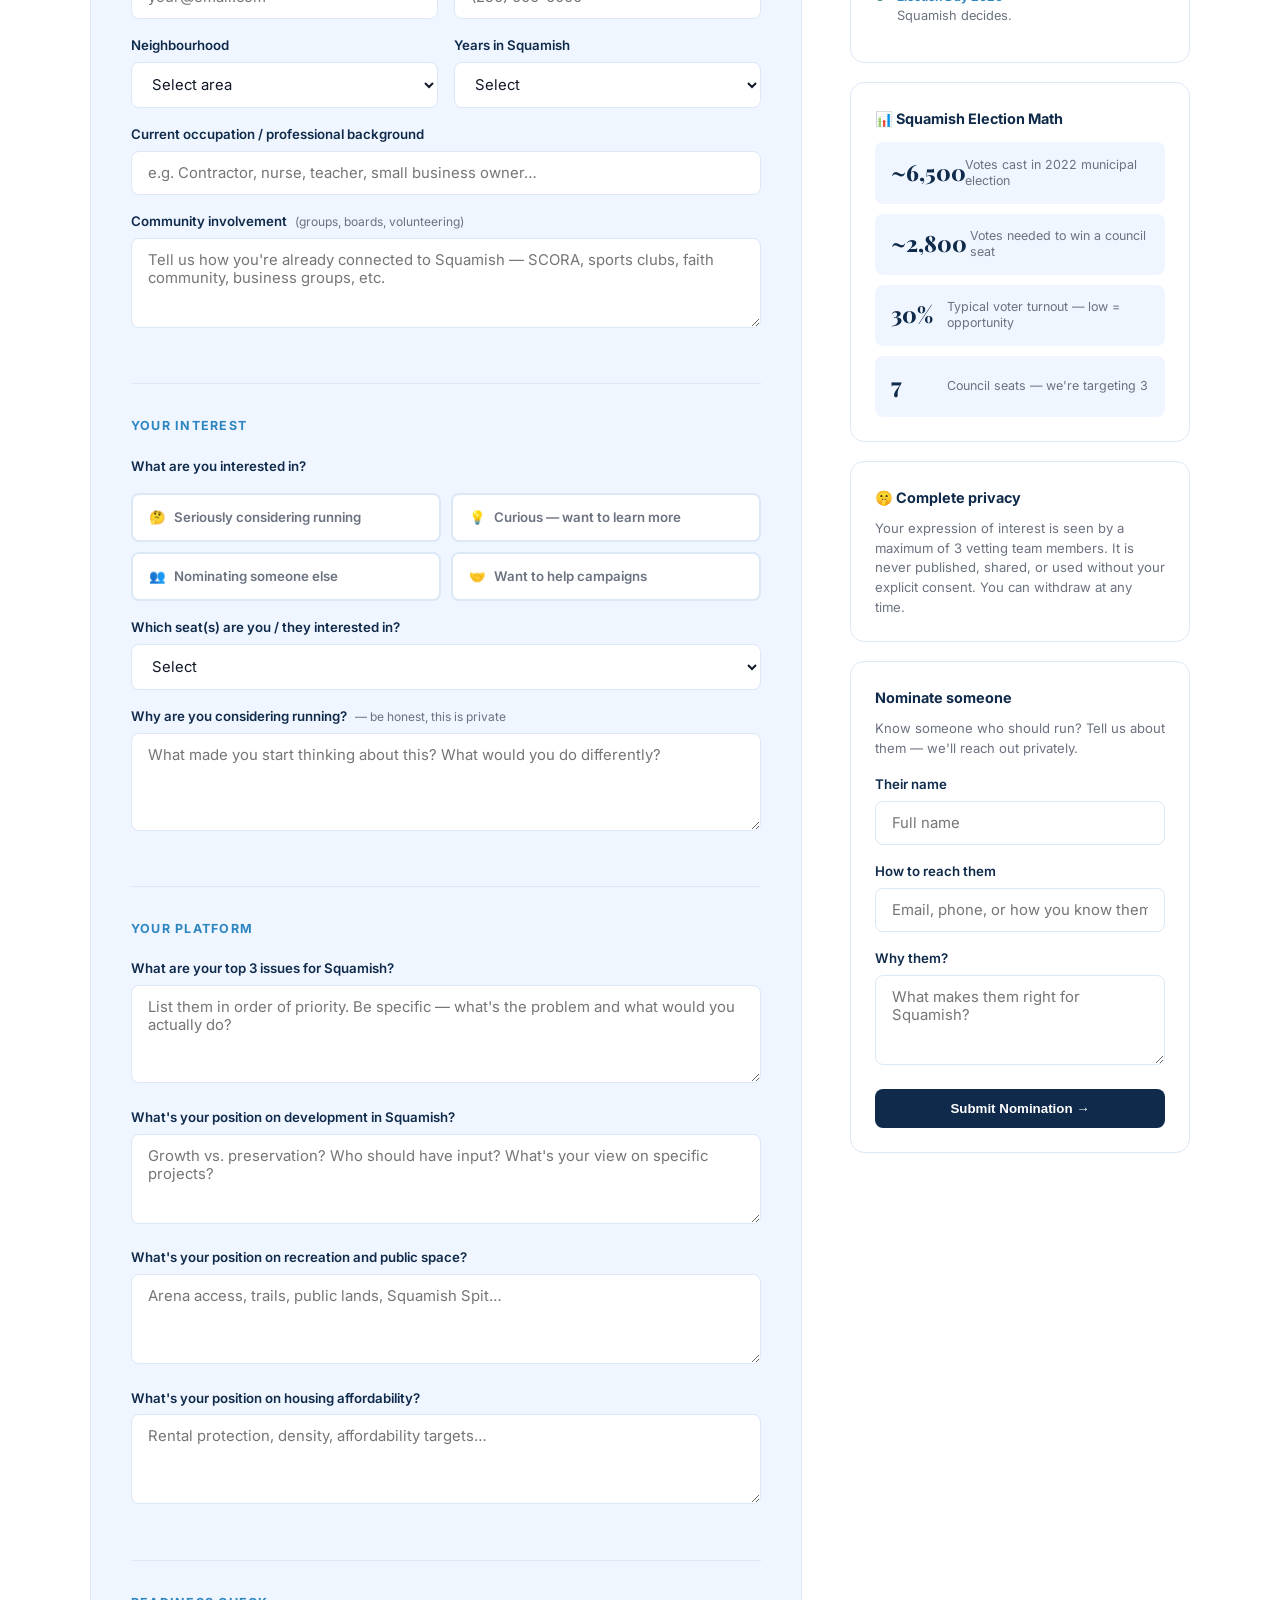
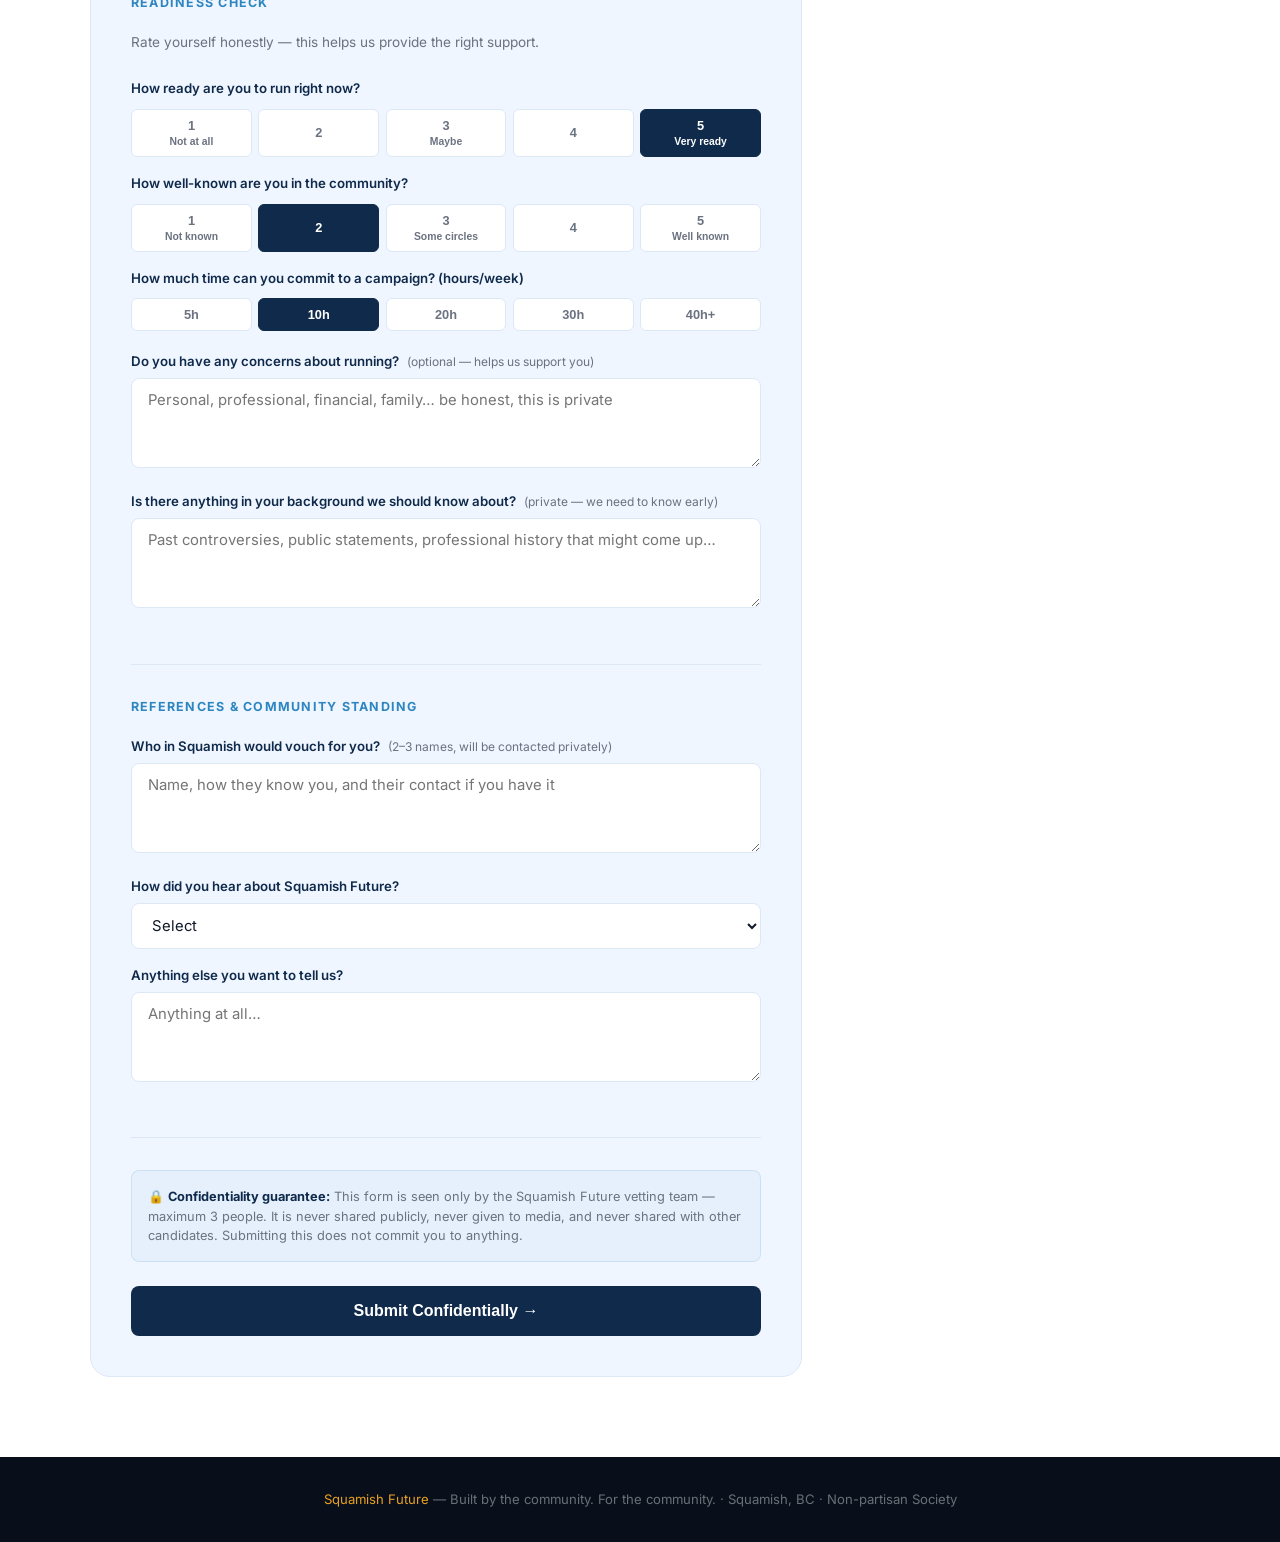
==== commit 70177ef5: "Fix nav injection on donate, tracker, submit, candidate pages" ====
--- a/candidate.html
+++ b/candidate.html
@@ -16,20 +16,7 @@
     }
     html { scroll-behavior: smooth; }
     body { font-family: 'Inter', sans-serif; color: var(--dark); background: var(--light); line-height: 1.6; }
-
-    nav {
-      background: rgba(15,42,74,0.97); padding: 0 2rem;
-      display: flex; align-items: center; justify-content: space-between; height: 64px;
-      position: sticky; top: 0; z-index: 100;
-      border-bottom: 1px solid rgba(255,255,255,0.08);
-    }
-    .nav-logo { font-family: 'Playfair Display', serif; font-size: 1.3rem; color: var(--white); text-decoration: none; }
     .nav-logo span { color: var(--gold); }
-    .nav-links { display: flex; gap: 1.5rem; list-style: none; align-items: center; }
-    .nav-links a { color: rgba(255,255,255,0.7); text-decoration: none; font-size: 0.88rem; font-weight: 500; transition: color 0.2s; }
-    .nav-links a:hover { color: var(--gold); }
-    .nav-cta { background: #e8a020; color: #0f2a4a !important; padding: 0.45rem 1.1rem; border-radius: 6px; font-weight: 700 !important; }
-
     /* HERO */
     .page-hero {
       background: linear-gradient(150deg, #0a1f38 0%, var(--navy) 40%, #1a4a6a 100%);
@@ -224,15 +211,7 @@
 </head>
 <body>
 
-<nav>
-  <a href="index.html" class="nav-logo">Squamish <span>Future</span></a>
-  <ul class="nav-links">
-    <li><a href="tracker.html">Issues Tracker</a></li>
-    <li><a href="donate.html">Donate</a></li>
-    <li><a href="index.html#events">Events</a></li>
-    <li><a href="index.html#join" class="nav-cta">Join Us</a></li>
-  </ul>
-</nav>
+<nav id="mainNav"></nav>
 
 <!-- HERO -->
 <div class="page-hero">
